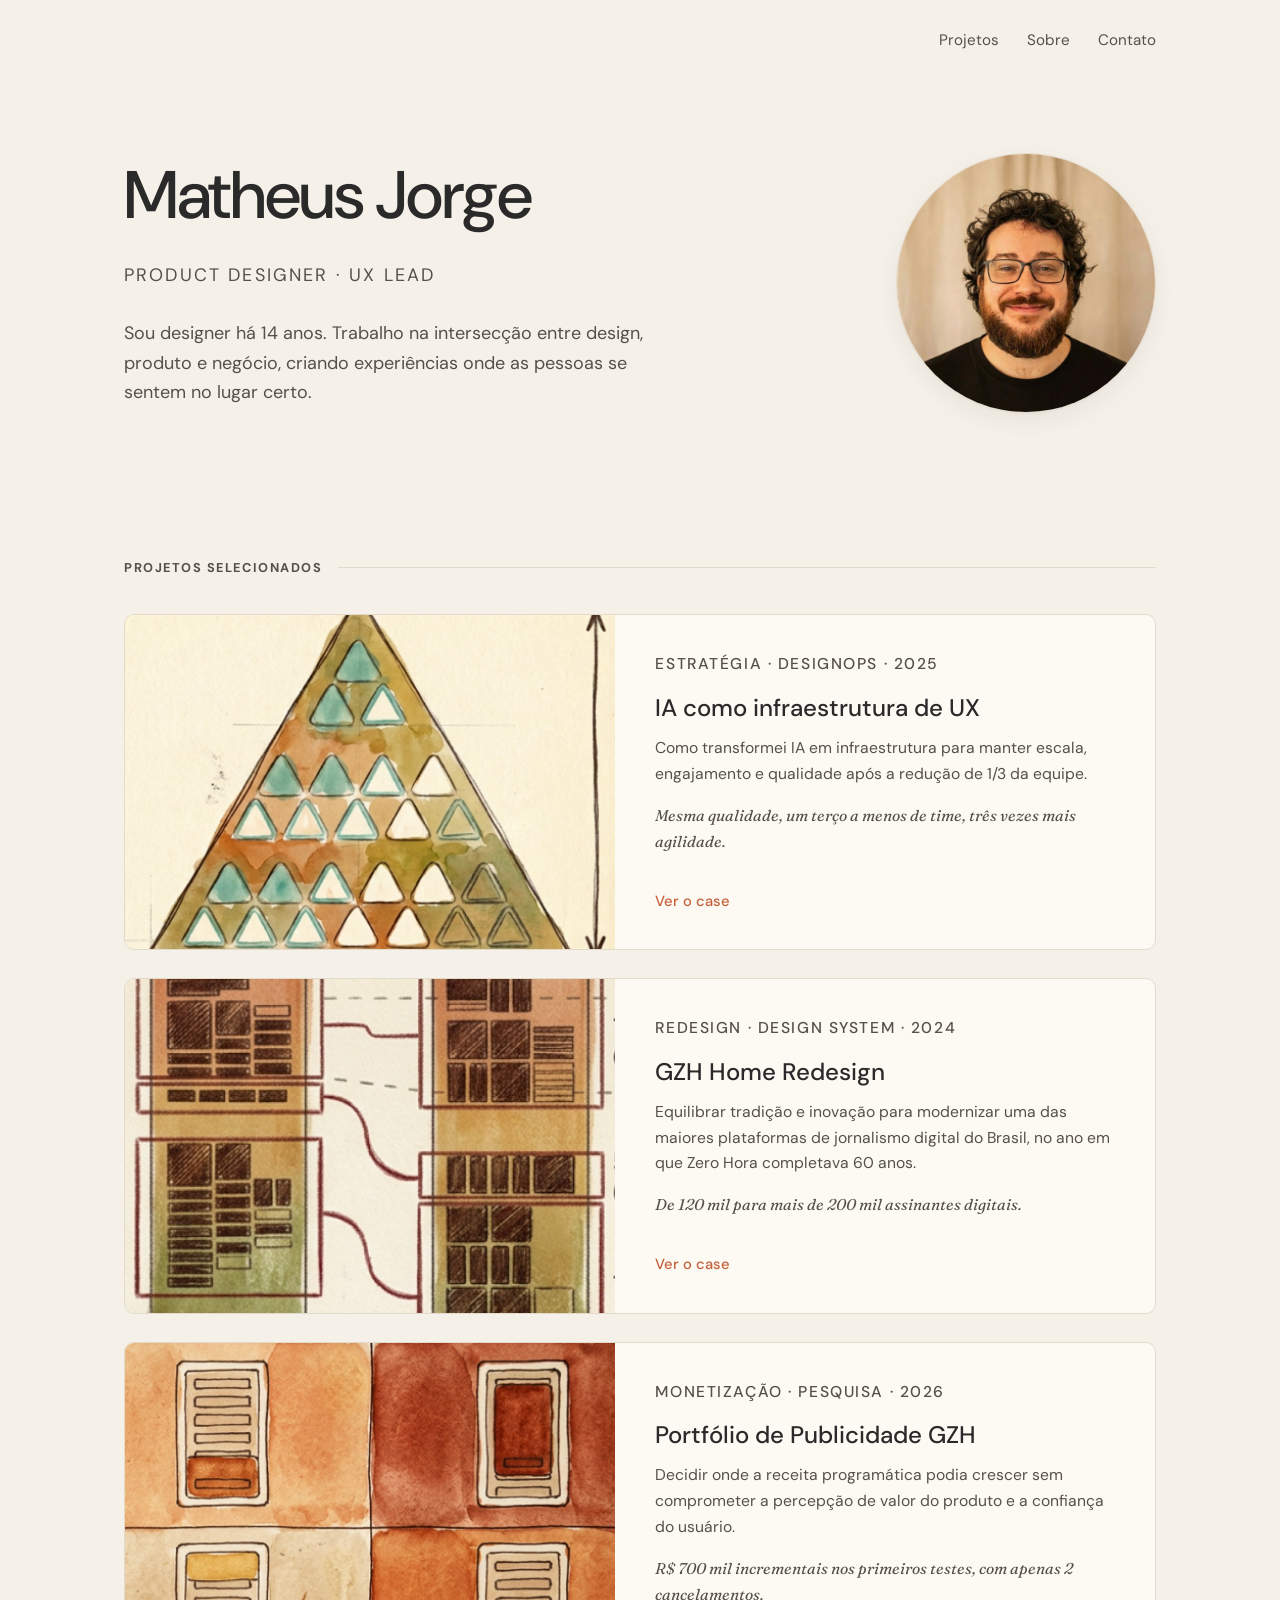
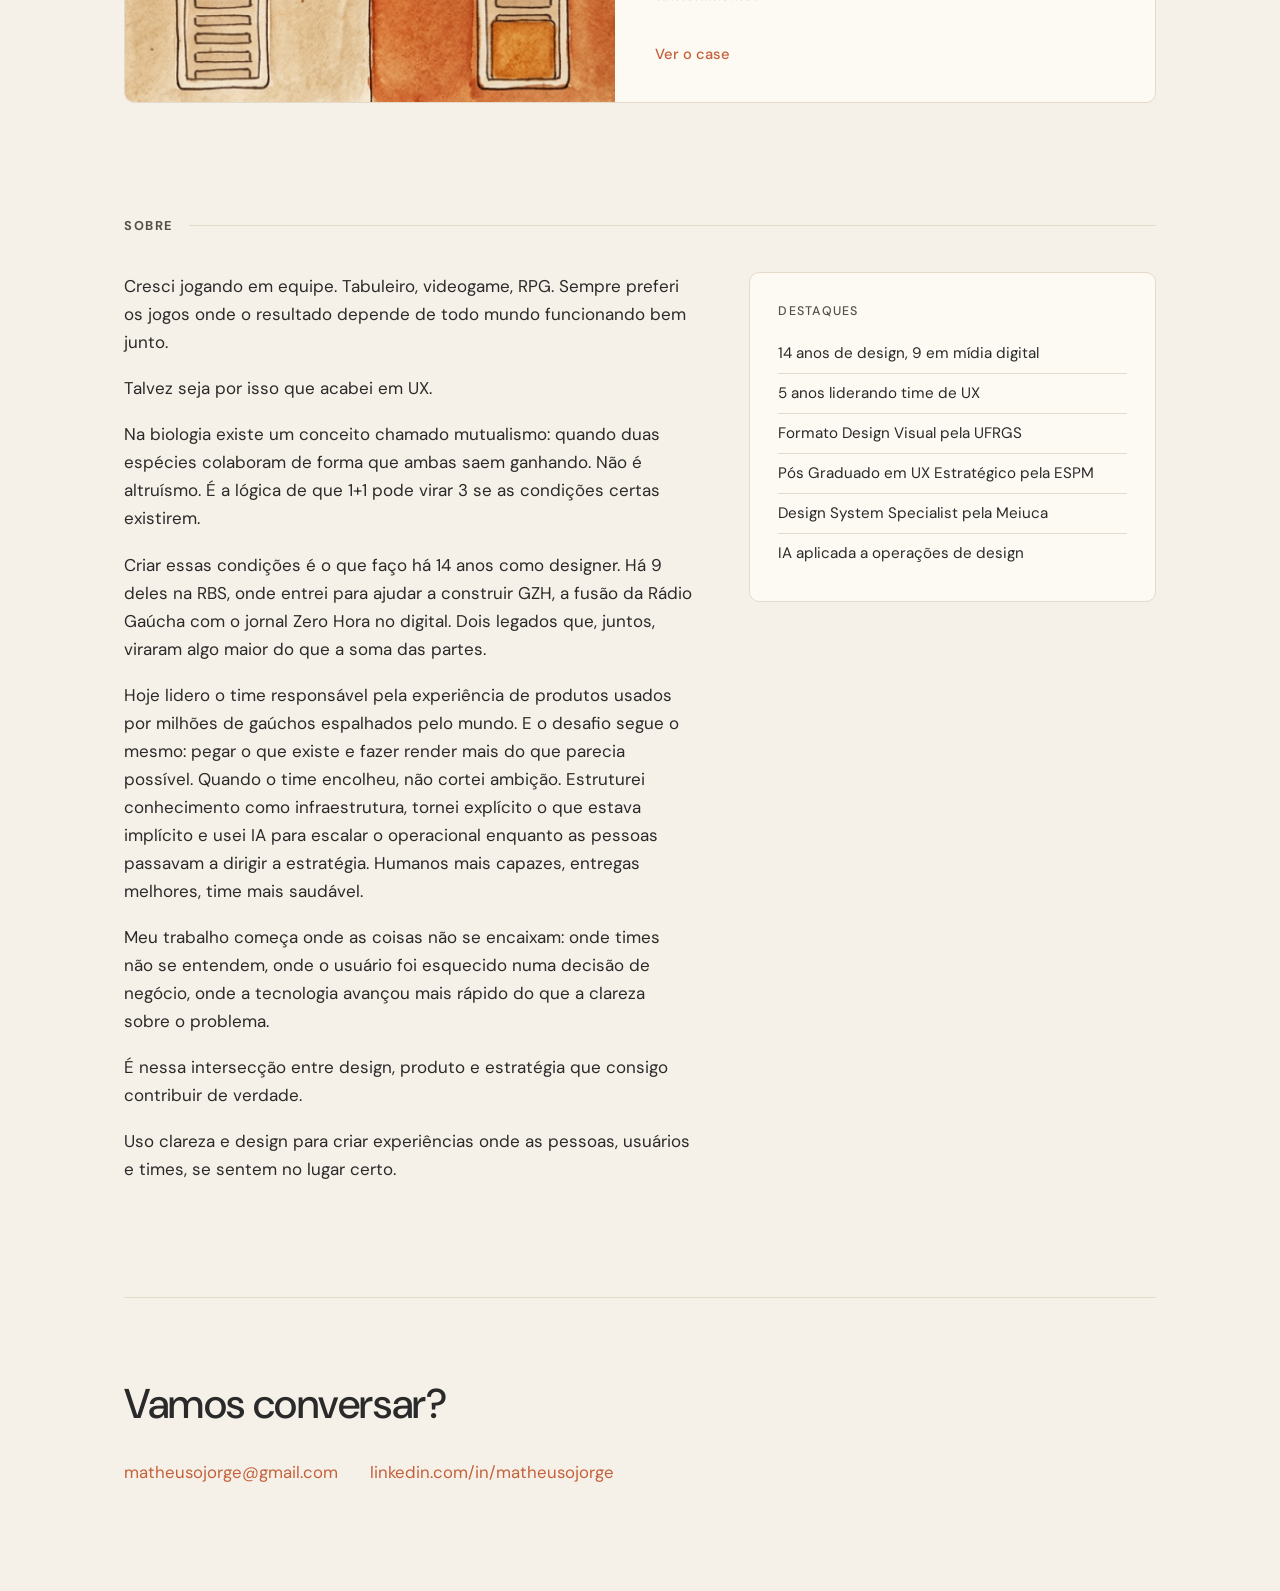
==== index.html @ 634c92ea "Portfolio inicial: home, tres cases, CSS e assets Co-Authored-By: Claude Fable 5 <noreply@anthropic." ====
<!DOCTYPE html>
<html lang="pt-BR">
<head>
  <meta charset="UTF-8">
  <meta name="viewport" content="width=device-width, initial-scale=1.0">
  <title>Matheus Jorge · Product Designer</title>
  <meta name="description" content="Product Designer com 14 anos de experiência. Crio experiências onde as pessoas se sentem no lugar certo.">
  <link rel="preconnect" href="https://fonts.googleapis.com">
  <link rel="preconnect" href="https://fonts.gstatic.com" crossorigin>
  <link href="https://fonts.googleapis.com/css2?family=DM+Sans:opsz,wght@9..40,400;9..40,500;9..40,600&family=Fraunces:ital,opsz,wght@1,9..144,400;1,9..144,500&display=swap" rel="stylesheet">
  <link rel="stylesheet" href="css/style.css">
</head>
<body>

  <div class="container">
    <nav class="nav" aria-label="Navegação principal">
      <a class="nav-logo" href="index.html"> </a>
      <div class="nav-links">
        <a href="#projetos">Projetos</a>
        <a href="#sobre">Sobre</a>
        <a href="#contato">Contato</a>
      </div>
    </nav>

    <header class="hero">
      <div class="hero-texto">

        <h1>Matheus Jorge</h1>
        <p class="eyebrow">Product Designer · UX Lead</p>
        <p>Sou designer há 14 anos. Trabalho na intersecção entre design, produto e negócio, criando experiências onde as pessoas se sentem no lugar certo.</p>
                
      </div>
      <div class="hero-foto">
        <img src="assets/matheus-foto.jpg" alt="Retrato de Matheus Jorge sorrindo, de óculos e camiseta preta" width="640" height="640">
      </div>
    </header>

    <main>
      <section class="secao" id="projetos" aria-label="Projetos em destaque">
        <h2 class="secao-titulo">Projetos selecionados</h2>

        <div class="grid-cases">

          <a class="card" href="ia-como-infraestrutura.html">
            <div class="card-figura">
              <img src="assets/case-ia-capa.png" alt="Diagrama do modelo operacional com IA">
            </div>
            <div class="card-conteudo">
              <p class="card-tag">Estratégia · DesignOps · 2025</p>
              <h3>IA como infraestrutura de UX</h3>
              <p>Como transformei IA em infraestrutura para manter escala, engajamento e qualidade após a redução de 1/3 da equipe.</p>
              <p class="card-resultado">Mesma qualidade, um terço a menos de time, três vezes mais agilidade.</p>
              <span class="card-cta">Ver o case</span>
            </div>
          </a>

          <a class="card" href="gzh-redesign.html">
            <div class="card-figura">
              <img src="assets/case-gzh-capa.png" alt="Capa redesenhada da home de GZH">
            </div>
            <div class="card-conteudo">
              <p class="card-tag">Redesign · Design System · 2024</p>
              <h3>GZH Home Redesign</h3>
              <p>Equilibrar tradição e inovação para modernizar uma das maiores plataformas de jornalismo digital do Brasil, no ano em que Zero Hora completava 60 anos.</p>
              <p class="card-resultado">De 120 mil para mais de 200 mil assinantes digitais.</p>
              <span class="card-cta">Ver o case</span>
            </div>
          </a>

          <a class="card" href="portfolio-publicidade.html">
            <div class="card-figura">
              <img src="assets/case-publicidade-capa.png" alt="Visual do case de portfólio de publicidade de GZH">
            </div>
            <div class="card-conteudo">
              <p class="card-tag">Monetização · Pesquisa · 2026</p>
              <h3>Portfólio de Publicidade GZH</h3>
              <p>Decidir onde a receita programática podia crescer sem comprometer a percepção de valor do produto e a confiança do usuário.</p>
              <p class="card-resultado">R$ 700 mil incrementais nos primeiros testes, com apenas 2 cancelamentos.</p>
              <span class="card-cta">Ver o case</span>
            </div>
          </a>

        </div>
      </section>

      <section class="secao" id="sobre" aria-label="Sobre Matheus">
        <h2 class="secao-titulo">Sobre</h2>
        <div class="sobre-grid">
          <div class="sobre">
            <p>Cresci jogando em equipe. Tabuleiro, videogame, RPG. Sempre preferi os jogos onde o resultado depende de todo mundo funcionando bem junto.</p>
            <p>Talvez seja por isso que acabei em UX.</p>
            <p>Na biologia existe um conceito chamado mutualismo: quando duas espécies colaboram de forma que ambas saem ganhando. Não é altruísmo. É a lógica de que 1+1 pode virar 3 se as condições certas existirem.</p>
            <p>Criar essas condições é o que faço há 14 anos como designer. Há 9 deles na RBS, onde entrei para ajudar a construir GZH, a fusão da Rádio Gaúcha com o jornal Zero Hora no digital. Dois legados que, juntos, viraram algo maior do que a soma das partes.</p>
            <p>Hoje lidero o time responsável pela experiência de produtos usados por milhões de gaúchos espalhados pelo mundo. E o desafio segue o mesmo: pegar o que existe e fazer render mais do que parecia possível. Quando o time encolheu, não cortei ambição. Estruturei conhecimento como infraestrutura, tornei explícito o que estava implícito e usei IA para escalar o operacional enquanto as pessoas passavam a dirigir a estratégia. Humanos mais capazes, entregas melhores, time mais saudável.</p>
            <p>Meu trabalho começa onde as coisas não se encaixam: onde times não se entendem, onde o usuário foi esquecido numa decisão de negócio, onde a tecnologia avançou mais rápido do que a clareza sobre o problema.</p>
            <p>É nessa intersecção entre design, produto e estratégia que consigo contribuir de verdade.</p>
            <p>Uso clareza e design para criar experiências onde as pessoas, usuários e times, se sentem no lugar certo.</p>
          </div>
          <aside class="sobre-lateral">
            <h4>Destaques</h4>
            <ul>
              <li>14 anos de design, 9 em mídia digital</li>
              <li>5 anos liderando time de UX</li>
              <li>Formato Design Visual pela UFRGS</li>
              <li>Pós Graduado em UX Estratégico pela ESPM</li>
              <li>Design System Specialist pela Meiuca</li>
              <li>IA aplicada a operações de design</li>
            </ul>
          </aside>
        </div>
      </section>
    </main>

    <footer class="contato" id="contato">
      <h2>Vamos conversar?</h2>
      <div class="contato-links">
        <a href="mailto:matheusojorge@gmail.com">matheusojorge@gmail.com</a>
        <a href="https://linkedin.com/in/matheusojorge" target="_blank" rel="noopener">linkedin.com/in/matheusojorge</a>
      </div>
      <div class="rodape">

      </div>
    </footer>
  </div>

</body>
</html>
---- css/style.css ----
/* ============================================
   Matheus Jorge · Portfólio
   Sistema visual: DM Sans + Fraunces itálico
   Paleta âmbar / terracota / linho
   ============================================ */

:root {
  --linho: #F6F1E8;
  --linho-card: #FDFAF4;
  --grafite: #2A2A2A;
  --grafite-suave: #55504A;
  --terracota: #C4603A;
  --ambar: #D99A3D;
  --borda: #E3DACB;
  --sombra: 0 1px 2px rgba(42, 42, 42, 0.04), 0 8px 24px rgba(42, 42, 42, 0.06);

  --fonte-corpo: 'DM Sans', system-ui, sans-serif;
  --fonte-destaque: 'Fraunces', Georgia, serif;

  --largura-max: 1080px;
  --largura-texto: 680px;
}

* { margin: 0; padding: 0; box-sizing: border-box; }

html { scroll-behavior: smooth; }

@media (prefers-reduced-motion: reduce) {
  html { scroll-behavior: auto; }
  *, *::before, *::after { animation: none !important; transition: none !important; }
}

body {
  font-family: var(--fonte-corpo);
  background: var(--linho);
  color: var(--grafite);
  font-size: 1.0625rem;
  line-height: 1.65;
  -webkit-font-smoothing: antialiased;
}

a { color: var(--terracota); text-decoration: none; }
a:hover { text-decoration: underline; text-underline-offset: 3px; }
a:focus-visible, button:focus-visible {
  outline: 2px solid var(--terracota);
  outline-offset: 3px;
  border-radius: 2px;
}

img { max-width: 100%; display: block; }

.container {
  max-width: var(--largura-max);
  margin: 0 auto;
  padding: 0 24px;
}

/* ---------- Navegação ---------- */

.nav {
  display: flex;
  justify-content: space-between;
  align-items: center;
  padding: 28px 0;
}

.nav-logo {
  font-family: var(--fonte-destaque);
  font-style: italic;
  font-size: 1.35rem;
  color: var(--grafite);
}
.nav-logo:hover { text-decoration: none; color: var(--terracota); }

.nav-links { display: flex; gap: 28px; font-size: 0.95rem; }
.nav-links a { color: var(--grafite-suave); }
.nav-links a:hover { color: var(--terracota); }

/* ---------- Hero (home) ---------- */

.hero {
  padding: 72px 0 88px;
  display: grid;
  grid-template-columns: 1fr auto;
  gap: 48px;
  align-items: center;
}

.hero-foto img {
  width: clamp(180px, 22vw, 260px);
  height: auto;
  aspect-ratio: 1;
  object-fit: cover;
  border-radius: 50%;
  border: 1px solid var(--borda);
  box-shadow: var(--sombra);
}

.eyebrow {
  font-size: 0.8rem;
  letter-spacing: 0.12em;
  text-transform: uppercase;
  color: var(--grafite-suave);
  margin-bottom: 20px;
}

.hero h1 {
  font-size: clamp(2.4rem, 6vw, 4.2rem);
  font-weight: 500;
  line-height: 1.12;
  letter-spacing: -0.02em;
  max-width: 820px;
}

.hero h1 em,
.frase-acento {
  font-family: var(--fonte-destaque);
  font-style: italic;
  font-weight: 400;
  color: var(--terracota);
}

.hero p {
  margin-top: 28px;
  max-width: 560px;
  color: var(--grafite-suave);
  font-size: 1.125rem;
}

/* ---------- Cards de projeto ---------- */

.secao { padding: 56px 0; }

.secao-titulo {
  font-size: 0.8rem;
  letter-spacing: 0.12em;
  text-transform: uppercase;
  color: var(--grafite-suave);
  display: flex;
  align-items: center;
  gap: 16px;
  margin-bottom: 36px;
}
.secao-titulo::after {
  content: '';
  flex: 1;
  height: 1px;
  background: var(--borda);
}

.grid-cases { display: grid; gap: 28px; }

.card {
  display: grid;
  grid-template-columns: 1fr 1.1fr;
  gap: 0;
  background: var(--linho-card);
  border: 1px solid var(--borda);
  border-radius: 10px;
  overflow: hidden;
  color: inherit;
  transition: transform 0.2s ease, box-shadow 0.2s ease;
}
.card:hover {
  text-decoration: none;
  transform: translateY(-3px);
  box-shadow: var(--sombra);
}

.card-figura {
  background: linear-gradient(135deg, #EFE6D6, #E6D9C3);
  min-height: 240px;
  display: flex;
  align-items: center;
  justify-content: center;
  position: relative;
}
.card-figura img { width: 100%; height: 100%; object-fit: cover; position: absolute; inset: 0; }
.figura-legenda {
  font-size: 0.8rem;
  color: var(--grafite-suave);
  padding: 16px;
  text-align: center;
}

.card-conteudo { padding: 36px 40px; display: flex; flex-direction: column; justify-content: center; }

.card-tag {
  font-size: 0.75rem;
  letter-spacing: 0.1em;
  text-transform: uppercase;
  color: var(--ambar);
  font-weight: 500;
  margin-bottom: 12px;
}

.card h3 {
  font-size: 1.5rem;
  font-weight: 500;
  line-height: 1.25;
  margin-bottom: 12px;
}

.card p { color: var(--grafite-suave); font-size: 0.98rem; margin-bottom: 16px; }

.card-resultado {
  font-family: var(--fonte-destaque);
  font-style: italic;
  color: var(--terracota);
  font-size: 1.02rem;
}

.card-cta {
  margin-top: 18px;
  font-size: 0.92rem;
  font-weight: 500;
  color: var(--terracota);
}

/* ---------- Sobre ---------- */

.sobre-grid {
  display: grid;
  grid-template-columns: 1.4fr 1fr;
  gap: 56px;
  align-items: start;
}

.sobre p { margin-bottom: 18px; max-width: var(--largura-texto); }

.sobre-lateral {
  background: var(--linho-card);
  border: 1px solid var(--borda);
  border-radius: 10px;
  padding: 28px;
  font-size: 0.95rem;
}
.sobre-lateral h4 {
  font-size: 0.78rem;
  letter-spacing: 0.1em;
  text-transform: uppercase;
  color: var(--grafite-suave);
  margin-bottom: 12px;
  font-weight: 500;
}
.sobre-lateral ul { list-style: none; }
.sobre-lateral li { padding: 7px 0; border-bottom: 1px solid var(--borda); }
.sobre-lateral li:last-child { border-bottom: none; }

/* ---------- Contato / rodapé ---------- */

.contato {
  padding: 72px 0 40px;
  border-top: 1px solid var(--borda);
  margin-top: 40px;
}
.contato h2 {
  font-size: clamp(1.8rem, 4vw, 2.6rem);
  font-weight: 500;
  margin-bottom: 20px;
  letter-spacing: -0.01em;
}
.contato-links { display: flex; flex-wrap: wrap; gap: 12px 32px; font-size: 1.05rem; }

.rodape {
  padding: 32px 0;
  font-size: 0.85rem;
  color: var(--grafite-suave);
  display: flex;
  justify-content: space-between;
  flex-wrap: wrap;
  gap: 8px;
}

/* ---------- Página de case ---------- */

.case-topo { padding: 40px 0 24px; max-width: 820px; }

.voltar {
  display: inline-block;
  font-size: 0.9rem;
  color: var(--grafite-suave);
  margin-bottom: 36px;
}
.voltar:hover { color: var(--terracota); }

.case-topo h1 {
  font-size: clamp(2rem, 5vw, 3.2rem);
  font-weight: 500;
  line-height: 1.15;
  letter-spacing: -0.02em;
  margin-bottom: 20px;
}

.case-subtitulo {
  font-size: 1.2rem;
  color: var(--grafite-suave);
  max-width: 640px;
}

.case-meta {
  display: grid;
  grid-template-columns: repeat(auto-fit, minmax(150px, 1fr));
  gap: 20px;
  padding: 28px 0;
  margin: 36px 0;
  border-top: 1px solid var(--borda);
  border-bottom: 1px solid var(--borda);
  font-size: 0.95rem;
}
.case-meta dt {
  font-size: 0.72rem;
  letter-spacing: 0.1em;
  text-transform: uppercase;
  color: var(--grafite-suave);
  margin-bottom: 4px;
}
.case-meta dd { font-weight: 500; }

.case-corpo { max-width: var(--largura-texto); padding-bottom: 40px; }

.case-corpo h2 {
  font-size: 1.6rem;
  font-weight: 500;
  margin: 56px 0 18px;
  letter-spacing: -0.01em;
}
.case-corpo h2 .num {
  font-family: var(--fonte-destaque);
  font-style: italic;
  font-weight: 400;
  color: var(--ambar);
  margin-right: 10px;
}

.case-corpo p { margin-bottom: 18px; }
.case-corpo ul { margin: 0 0 18px 22px; }
.case-corpo li { margin-bottom: 8px; }

.citacao {
  font-family: var(--fonte-destaque);
  font-style: italic;
  font-size: 1.25rem;
  color: var(--terracota);
  border-left: 3px solid var(--terracota);
  padding: 6px 0 6px 24px;
  margin: 32px 0;
  max-width: 600px;
}

/* Decisões e tradeoffs: o bloco de maior peso */
.decisoes {
  background: var(--linho-card);
  border: 1px solid var(--borda);
  border-left: 4px solid var(--terracota);
  border-radius: 8px;
  padding: 32px 36px;
  margin: 40px 0;
}
.decisoes h2 { margin-top: 0 !important; }
.decisoes li { margin-bottom: 12px; }
.decisoes strong { font-weight: 500; }

/* Resultados */
.resultados { list-style: none; margin-left: 0 !important; }
.resultados li { padding-left: 30px; position: relative; margin-bottom: 12px; }
.resultados li::before {
  content: '✓';
  position: absolute;
  left: 0;
  color: var(--terracota);
  font-weight: 700;
}
.resultados li.atrito::before { content: '✗'; color: var(--grafite-suave); }

/* Figuras dentro do case */
.case-figura {
  margin: 40px 0;
  border: 1px solid var(--borda);
  border-radius: 10px;
  overflow: hidden;
  background: linear-gradient(135deg, #EFE6D6, #E6D9C3);
}
.case-figura .placeholder {
  min-height: 320px;
  display: flex;
  align-items: center;
  justify-content: center;
  color: var(--grafite-suave);
  font-size: 0.9rem;
  text-align: center;
  padding: 24px;
}
.case-figura figcaption {
  padding: 12px 18px;
  font-size: 0.85rem;
  color: var(--grafite-suave);
  background: var(--linho-card);
  border-top: 1px solid var(--borda);
}

/* CTA de contato no final do case */
.contato-case { padding: 64px 0 56px; }
.contato-case h2 { max-width: 640px; }
.contato-case + .proximo { margin-top: 0; }

/* Próximo case */
.proximo {
  border-top: 1px solid var(--borda);
  margin-top: 56px;
  padding: 48px 0;
}
.proximo .rotulo {
  font-size: 0.78rem;
  letter-spacing: 0.12em;
  text-transform: uppercase;
  color: var(--grafite-suave);
  margin-bottom: 10px;
}
.proximo a {
  font-size: clamp(1.4rem, 3.5vw, 2rem);
  font-weight: 500;
  color: var(--grafite);
  letter-spacing: -0.01em;
}
.proximo a:hover { color: var(--terracota); text-decoration: none; }
.proximo a::after { content: ' →'; color: var(--terracota); }

/* ---------- Responsivo ---------- */

@media (max-width: 760px) {
  .card { grid-template-columns: 1fr; }
  .card-figura { min-height: 200px; }
  .card-conteudo { padding: 28px; }
  .sobre-grid { grid-template-columns: 1fr; gap: 32px; }
  .nav-links { gap: 18px; font-size: 0.9rem; }
  .hero { padding: 48px 0 64px; grid-template-columns: 1fr; gap: 32px; }
  .hero-foto { order: -1; }
  .hero-foto img { width: 140px; }
  .decisoes { padding: 24px; }
}
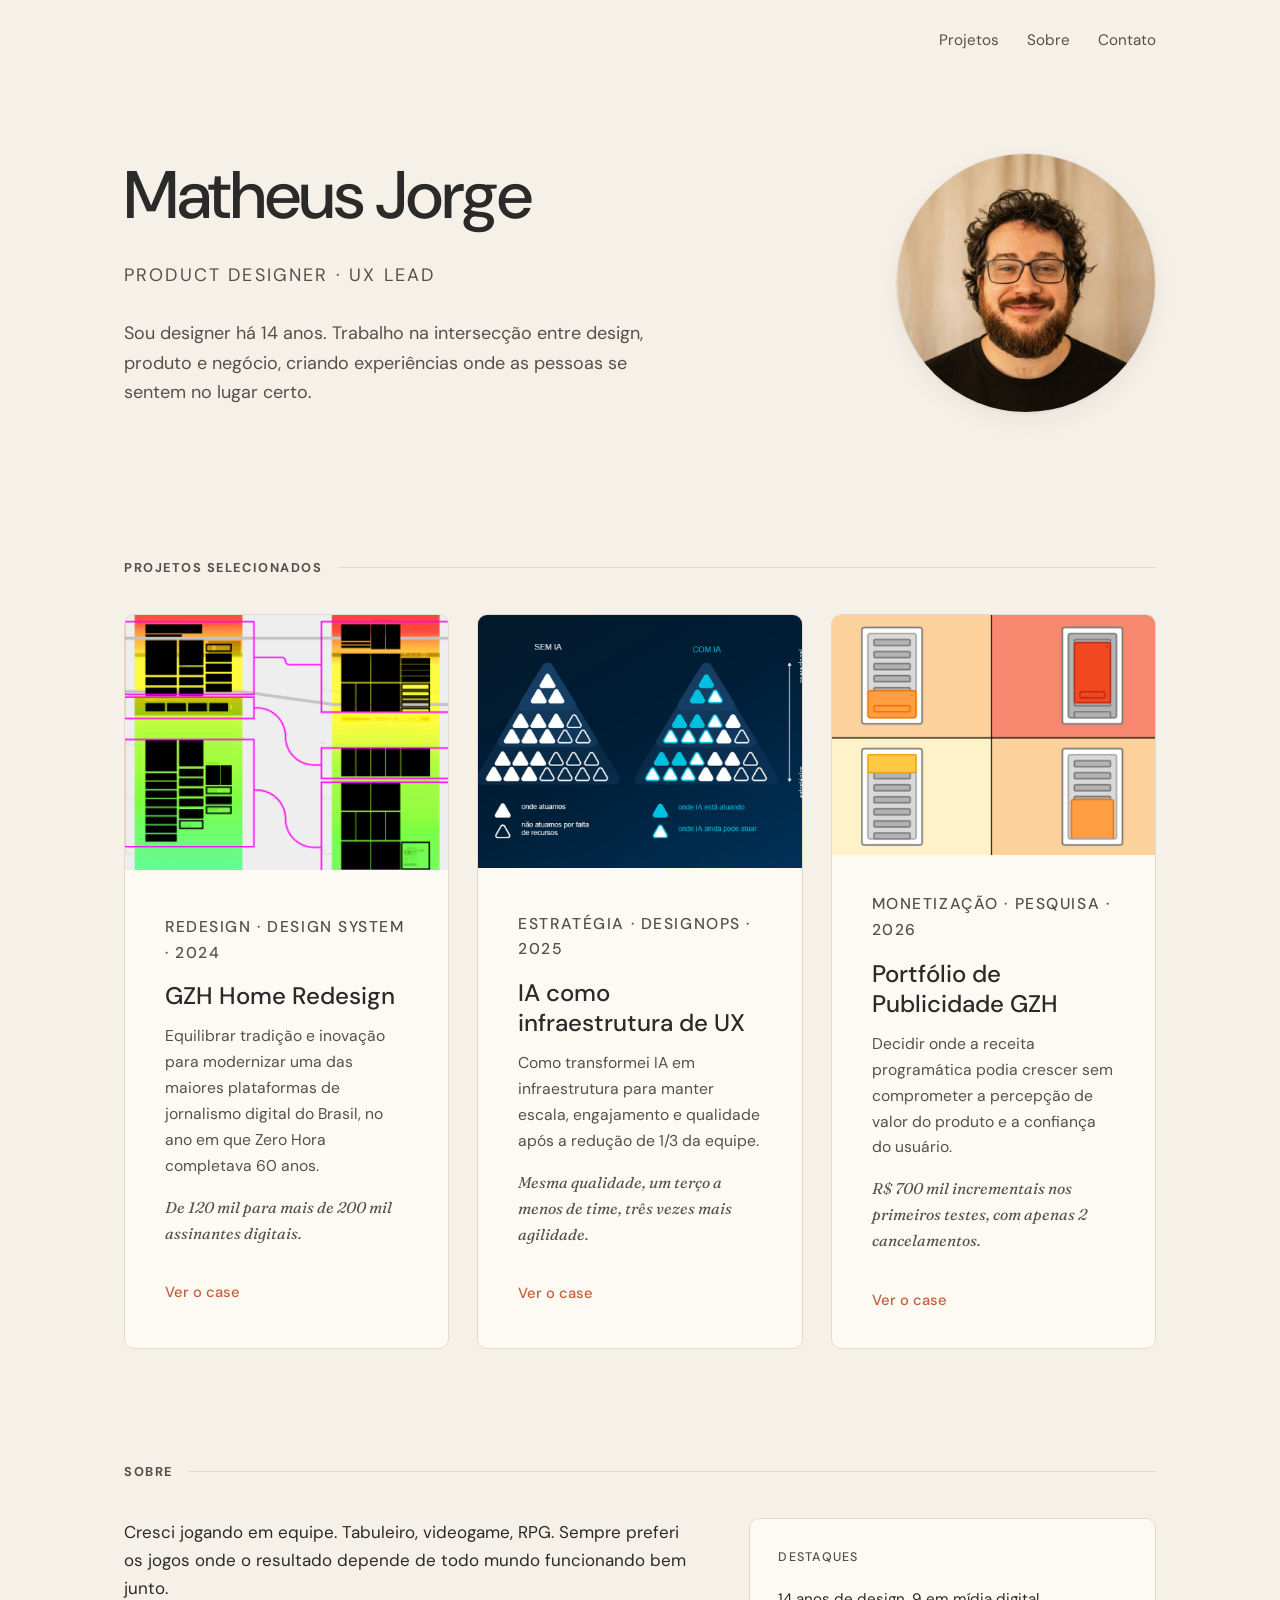
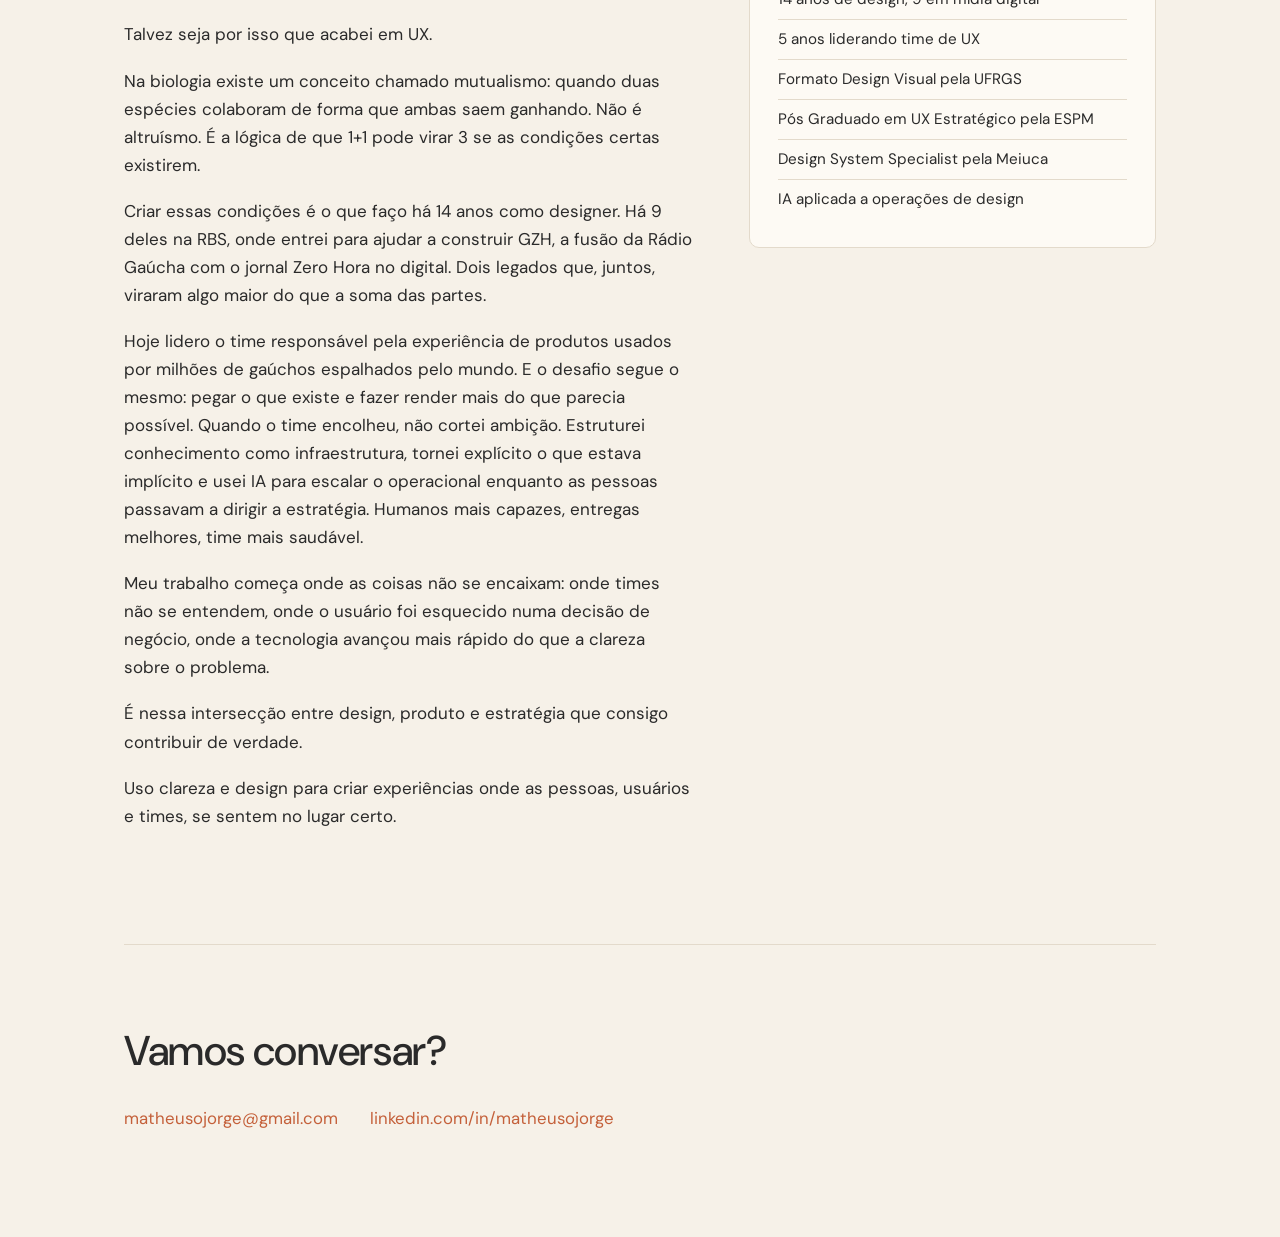
==== commit a7e1e0b6: "Converte imagens para JPG e otimiza tamanho dos assets Reduz peso das capas dos cases e substitui PN" ====
--- a/index.html
+++ b/index.html
@@ -3,8 +3,9 @@
 <head>
   <meta charset="UTF-8">
   <meta name="viewport" content="width=device-width, initial-scale=1.0">
-  <title>Matheus Jorge · Product Designer</title>
+  <title>Matheus Jorge · Product Designer · UX Lead</title>
   <meta name="description" content="Product Designer com 14 anos de experiência. Crio experiências onde as pessoas se sentem no lugar certo.">
+  <meta name="robots" content="noindex, nofollow">
   <link rel="preconnect" href="https://fonts.googleapis.com">
   <link rel="preconnect" href="https://fonts.gstatic.com" crossorigin>
   <link href="https://fonts.googleapis.com/css2?family=DM+Sans:opsz,wght@9..40,400;9..40,500;9..40,600&family=Fraunces:ital,opsz,wght@1,9..144,400;1,9..144,500&display=swap" rel="stylesheet">
@@ -41,6 +42,19 @@
 
         <div class="grid-cases">
 
+          <a class="card" href="gzh-redesign.html">
+            <div class="card-figura">
+              <img src="assets/case-gzh-capa.png" alt="Capa redesenhada da home de GZH">
+            </div>
+            <div class="card-conteudo">
+              <p class="card-tag">Redesign · Design System · 2024</p>
+              <h3>GZH Home Redesign</h3>
+              <p>Equilibrar tradição e inovação para modernizar uma das maiores plataformas de jornalismo digital do Brasil, no ano em que Zero Hora completava 60 anos.</p>
+              <p class="card-resultado">De 120 mil para mais de 200 mil assinantes digitais.</p>
+              <span class="card-cta">Ver o case</span>
+            </div>
+          </a>
+
           <a class="card" href="ia-como-infraestrutura.html">
             <div class="card-figura">
               <img src="assets/case-ia-capa.png" alt="Diagrama do modelo operacional com IA">
@@ -50,19 +64,6 @@
               <h3>IA como infraestrutura de UX</h3>
               <p>Como transformei IA em infraestrutura para manter escala, engajamento e qualidade após a redução de 1/3 da equipe.</p>
               <p class="card-resultado">Mesma qualidade, um terço a menos de time, três vezes mais agilidade.</p>
-              <span class="card-cta">Ver o case</span>
-            </div>
-          </a>
-
-          <a class="card" href="gzh-redesign.html">
-            <div class="card-figura">
-              <img src="assets/case-gzh-capa.png" alt="Capa redesenhada da home de GZH">
-            </div>
-            <div class="card-conteudo">
-              <p class="card-tag">Redesign · Design System · 2024</p>
-              <h3>GZH Home Redesign</h3>
-              <p>Equilibrar tradição e inovação para modernizar uma das maiores plataformas de jornalismo digital do Brasil, no ano em que Zero Hora completava 60 anos.</p>
-              <p class="card-resultado">De 120 mil para mais de 200 mil assinantes digitais.</p>
               <span class="card-cta">Ver o case</span>
             </div>
           </a>
--- a/css/style.css
+++ b/css/style.css
@@ -148,11 +148,11 @@
   background: var(--borda);
 }
 
-.grid-cases { display: grid; gap: 28px; }
+.grid-cases { display: grid; grid-template-columns: repeat(3, 1fr); gap: 28px; }
 
 .card {
   display: grid;
-  grid-template-columns: 1fr 1.1fr;
+  grid-template-columns: 1fr;
   gap: 0;
   background: var(--linho-card);
   border: 1px solid var(--borda);
@@ -429,7 +429,7 @@
 /* ---------- Responsivo ---------- */
 
 @media (max-width: 760px) {
-  .card { grid-template-columns: 1fr; }
+  .grid-cases { grid-template-columns: 1fr; }
   .card-figura { min-height: 200px; }
   .card-conteudo { padding: 28px; }
   .sobre-grid { grid-template-columns: 1fr; gap: 32px; }
